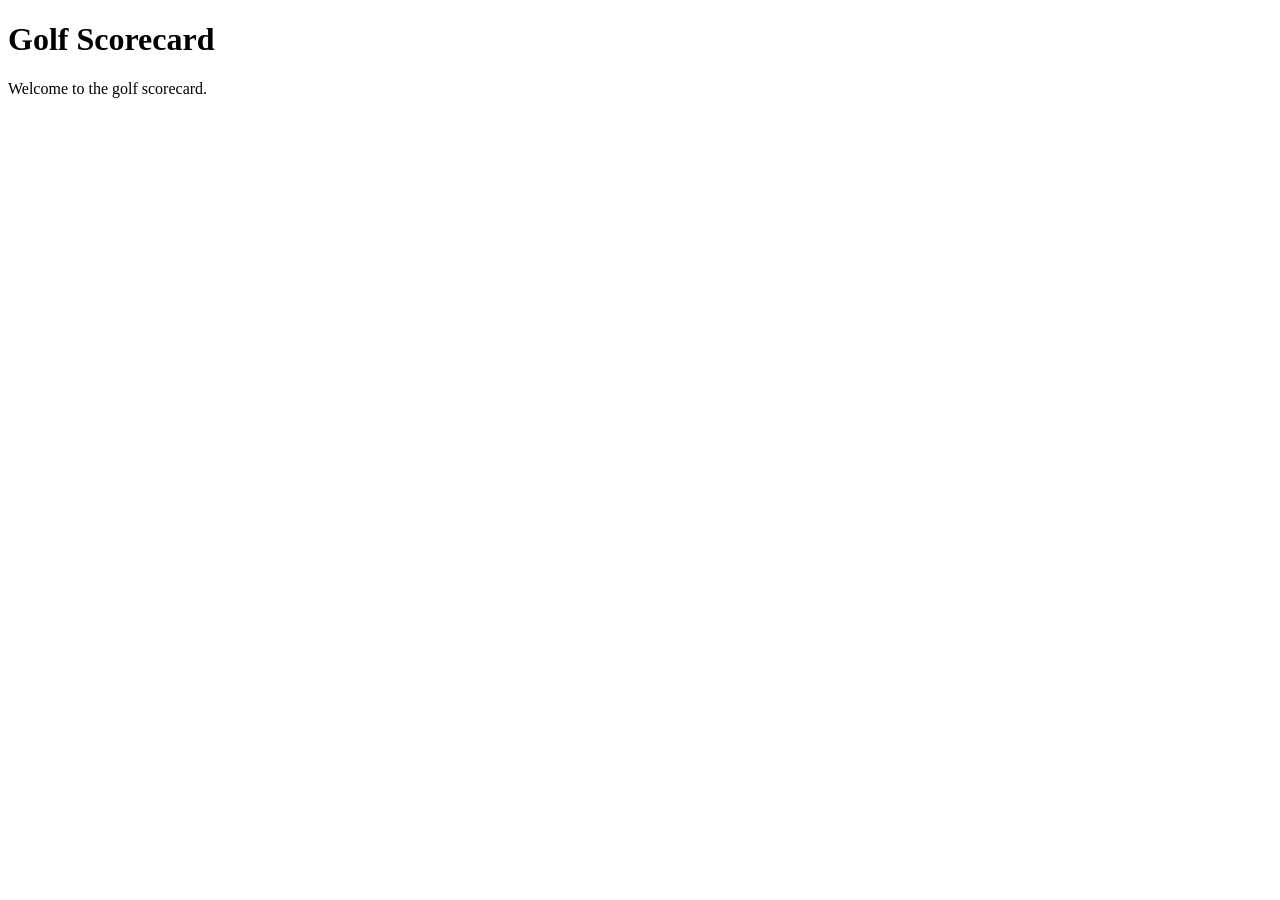
==== index.html @ 9e4c0ccb "Add initial HTML structure for Golf Scorecard" ====
<!DOCTYPE html>
<html lang="en">
<head>
  <meta charset="UTF-8">
  <meta name="viewport" content="width=device-width, initial-scale=1.0">
  <title>Golf Scorecard</title>
</head>

<body>

  <h1>Golf Scorecard</h1>

  <p>Welcome to the golf scorecard.</p>

</body>
</html>
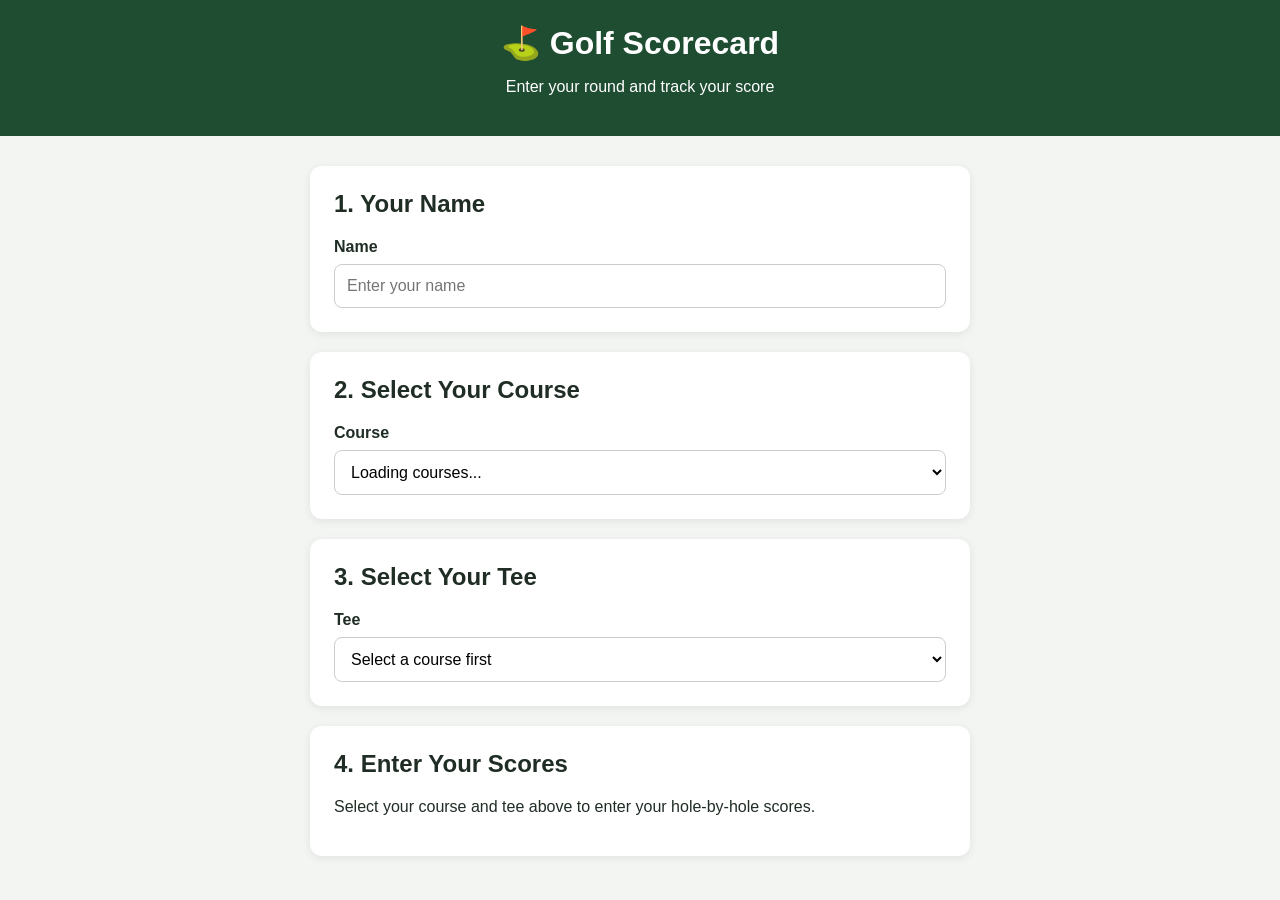
==== commit 2988ac7f: "Revamp index.html with structured layout and inputs Updated the HTML structure to include a header a" ====
--- a/index.html
+++ b/index.html
@@ -3,14 +3,70 @@
 <head>
   <meta charset="UTF-8">
   <meta name="viewport" content="width=device-width, initial-scale=1.0">
+
   <title>Golf Scorecard</title>
+
+  <link rel="stylesheet" href="style.css">
 </head>
 
 <body>
 
-  <h1>Golf Scorecard</h1>
+  <header>
+    <h1>⛳ Golf Scorecard</h1>
+    <p>Enter your round and track your score</p>
+  </header>
 
-  <p>Welcome to the golf scorecard.</p>
+  <main class="container">
+
+    <div class="card">
+      <h2>1. Your Name</h2>
+
+      <label for="playerName">Name</label>
+
+      <input
+        type="text"
+        id="playerName"
+        placeholder="Enter your name"
+      >
+    </div>
+
+
+    <div class="card">
+      <h2>2. Select Your Course</h2>
+
+      <label for="course">Course</label>
+
+      <select id="course">
+        <option value="">Loading courses...</option>
+      </select>
+    </div>
+
+
+    <div class="card">
+      <h2>3. Select Your Tee</h2>
+
+      <label for="tee">Tee</label>
+
+      <select id="tee">
+        <option value="">Select a course first</option>
+      </select>
+    </div>
+
+
+    <div class="card">
+      <h2>4. Enter Your Scores</h2>
+
+      <p>
+        Select your course and tee above to enter your
+        hole-by-hole scores.
+      </p>
+
+      <div id="scorecard"></div>
+    </div>
+
+  </main>
+
+  <script src="app.js"></script>
 
 </body>
 </html>
--- a/style.css
+++ b/style.css
@@ -0,0 +1,73 @@
+* {
+  box-sizing: border-box;
+}
+
+body {
+  margin: 0;
+  font-family: Arial, sans-serif;
+  background: #f3f5f2;
+  color: #1f2d24;
+}
+
+header {
+  background: #1f4d32;
+  color: white;
+  padding: 24px;
+  text-align: center;
+}
+
+header h1 {
+  margin: 0;
+  font-size: 32px;
+}
+
+.container {
+  max-width: 700px;
+  margin: 30px auto;
+  padding: 0 20px;
+}
+
+.card {
+  background: white;
+  border-radius: 12px;
+  padding: 24px;
+  margin-bottom: 20px;
+  box-shadow: 0 2px 8px rgba(0, 0, 0, 0.08);
+}
+
+label {
+  display: block;
+  font-weight: bold;
+  margin-bottom: 8px;
+}
+
+input,
+select,
+button {
+  width: 100%;
+  padding: 12px;
+  font-size: 16px;
+  border-radius: 8px;
+  border: 1px solid #ccc;
+}
+
+input,
+select {
+  background: white;
+}
+
+button {
+  background: #1f4d32;
+  color: white;
+  border: none;
+  cursor: pointer;
+  font-weight: bold;
+}
+
+button:hover {
+  background: #163a26;
+}
+
+h2 {
+  margin-top: 0;
+}
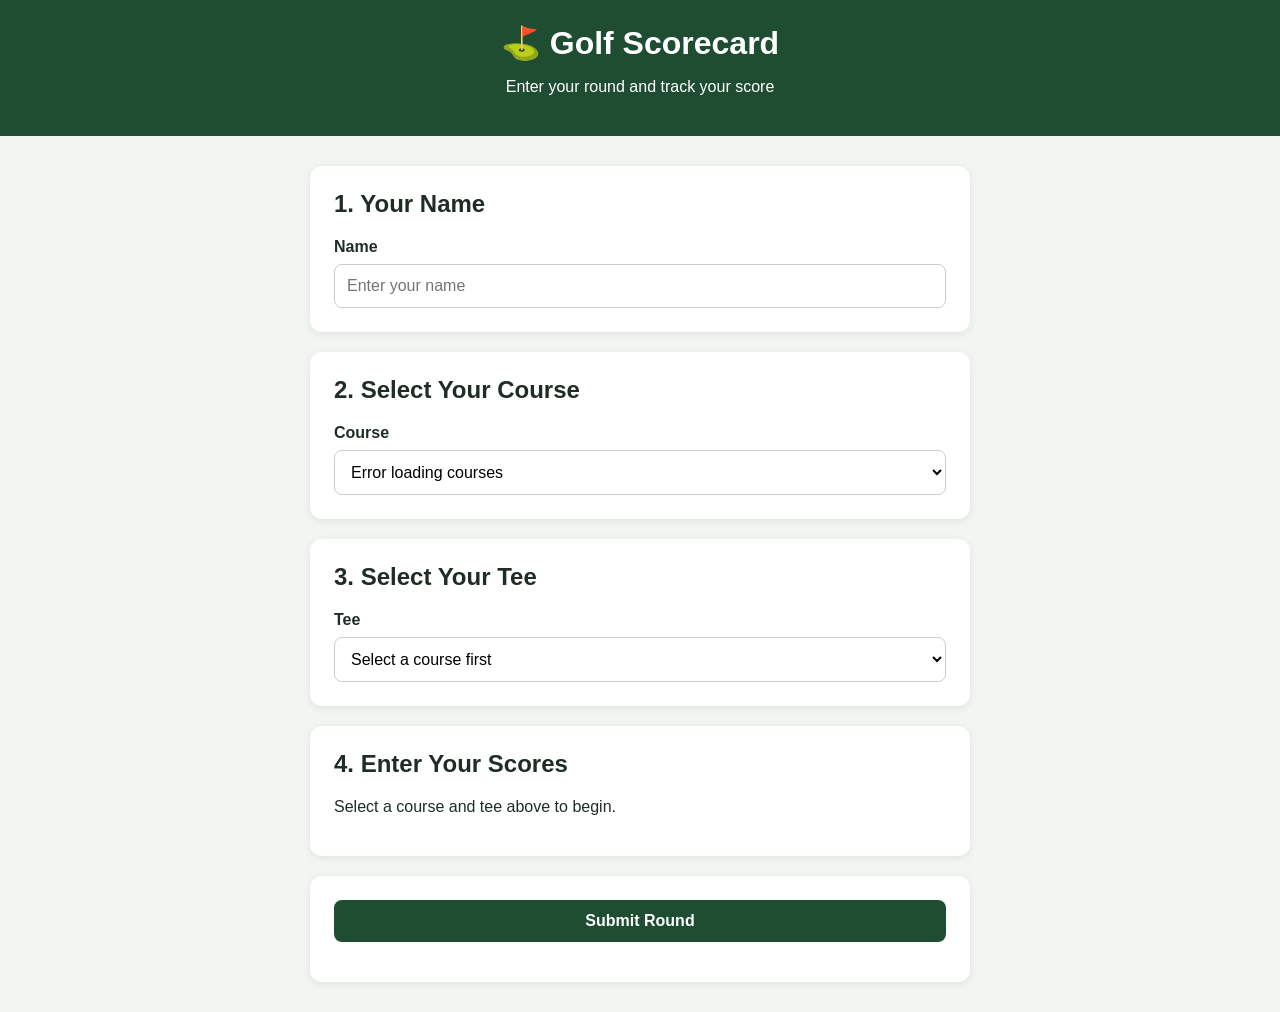
==== commit 88d355ed: "Enhance index.html with player and course sections Added sections for player name, course selection," ====
--- a/index.html
+++ b/index.html
@@ -18,6 +18,7 @@
 
   <main class="container">
 
+    <!-- PLAYER -->
     <div class="card">
       <h2>1. Your Name</h2>
 
@@ -31,6 +32,7 @@
     </div>
 
 
+    <!-- COURSE -->
     <div class="card">
       <h2>2. Select Your Course</h2>
 
@@ -42,6 +44,7 @@
     </div>
 
 
+    <!-- TEE -->
     <div class="card">
       <h2>3. Select Your Tee</h2>
 
@@ -53,15 +56,29 @@
     </div>
 
 
+    <!-- SCORECARD -->
     <div class="card">
+
       <h2>4. Enter Your Scores</h2>
 
-      <p>
-        Select your course and tee above to enter your
-        hole-by-hole scores.
-      </p>
+      <div id="scorecard">
+        <p>
+          Select a course and tee above to begin.
+        </p>
+      </div>
 
-      <div id="scorecard"></div>
+    </div>
+
+
+    <!-- SUBMIT -->
+    <div class="card">
+
+      <button id="submitRound">
+        Submit Round
+      </button>
+
+      <p id="submitMessage"></p>
+
     </div>
 
   </main>
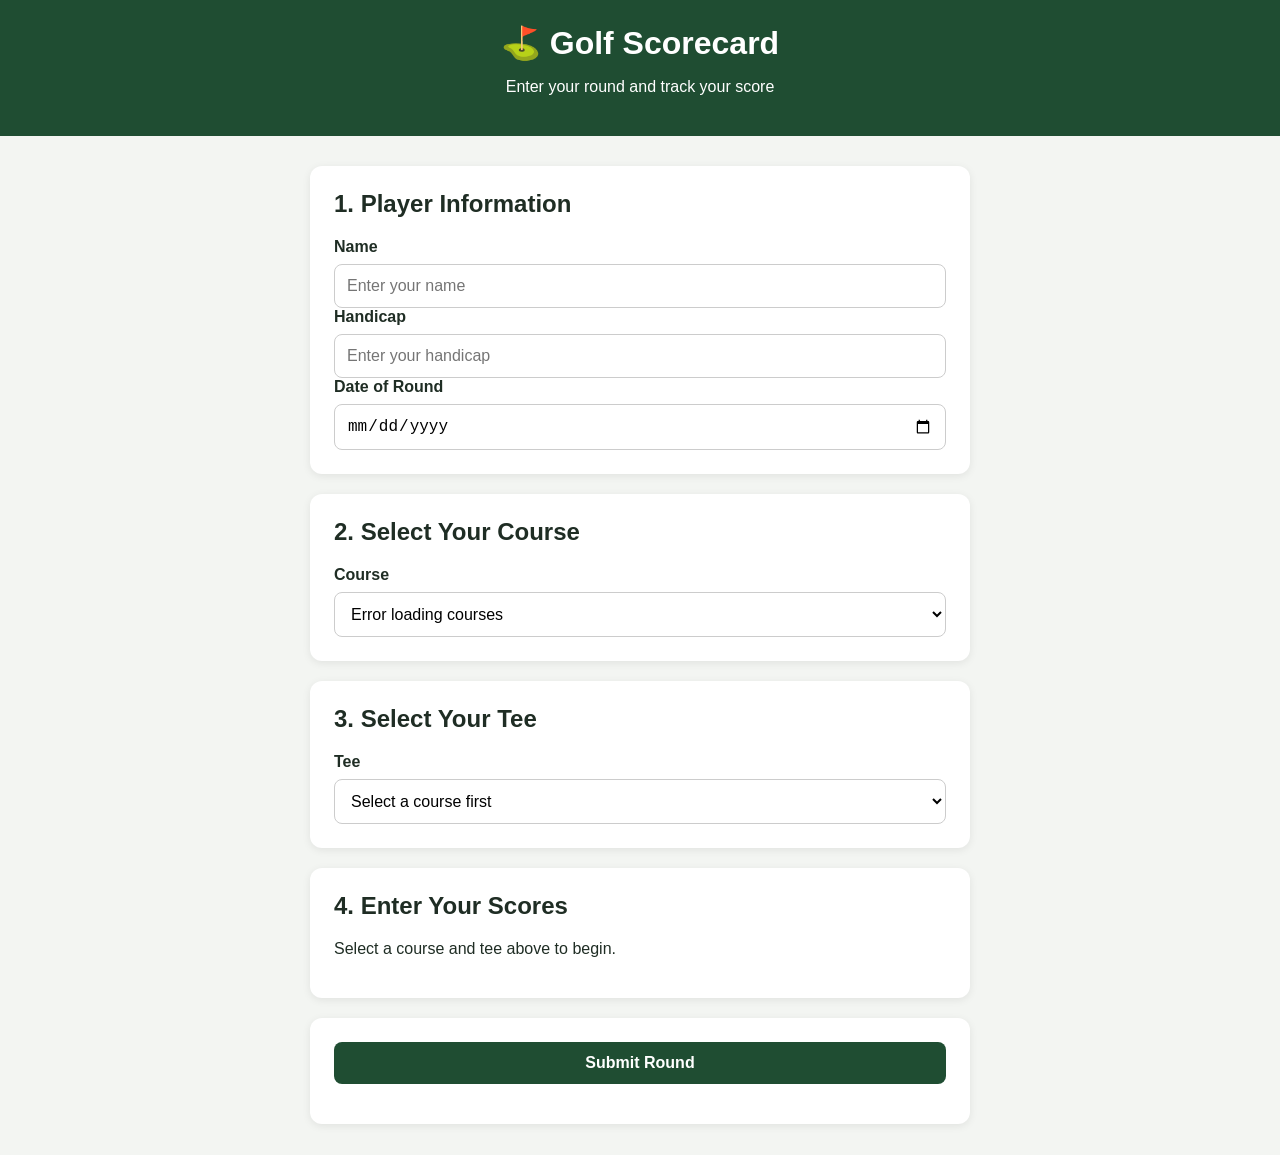
==== commit f620f7ea: "Update player information section in index.html" ====
--- a/index.html
+++ b/index.html
@@ -20,7 +20,7 @@
 
     <!-- PLAYER -->
     <div class="card">
-      <h2>1. Your Name</h2>
+      <h2>1. Player Information</h2>
 
       <label for="playerName">Name</label>
 
@@ -29,8 +29,29 @@
         id="playerName"
         placeholder="Enter your name"
       >
+
+      <label for="handicap" class="field-label">
+        Handicap
+      </label>
+
+      <input
+        type="number"
+        id="handicap"
+        min="0"
+        max="54"
+        step="0.1"
+        placeholder="Enter your handicap"
+      >
+
+      <label for="roundDate" class="field-label">
+        Date of Round
+      </label>
+
+      <input
+        type="date"
+        id="roundDate"
+      >
     </div>
-
 
     <!-- COURSE -->
     <div class="card">
@@ -43,7 +64,6 @@
       </select>
     </div>
 
-
     <!-- TEE -->
     <div class="card">
       <h2>3. Select Your Tee</h2>
@@ -55,10 +75,8 @@
       </select>
     </div>
 
-
     <!-- SCORECARD -->
     <div class="card">
-
       <h2>4. Enter Your Scores</h2>
 
       <div id="scorecard">
@@ -66,19 +84,15 @@
           Select a course and tee above to begin.
         </p>
       </div>
-
     </div>
-
 
     <!-- SUBMIT -->
     <div class="card">
-
       <button id="submitRound">
         Submit Round
       </button>
 
       <p id="submitMessage"></p>
-
     </div>
 
   </main>
--- a/style.css
+++ b/style.css
@@ -68,6 +68,48 @@
   background: #163a26;
 }
 
+.score-table {
+  width: 100%;
+  margin-top: 20px;
+}
+
+.score-row {
+  display: grid;
+  grid-template-columns: 1fr 1fr 1.5fr 1.5fr;
+  gap: 10px;
+  align-items: center;
+  padding: 10px 5px;
+  border-bottom: 1px solid #ddd;
+}
+
+.score-header {
+  font-weight: bold;
+  background: #eef3ef;
+  border-radius: 6px;
+}
+
+.score-input {
+  width: 80px;
+  padding: 8px;
+  text-align: center;
+}
+
+.score-total {
+  margin-top: 20px;
+  font-size: 20px;
+  text-align: right;
+}
+
+@media (max-width: 600px) {
+  .score-row {
+    grid-template-columns: 1fr 1fr 1.5fr 1.5fr;
+    font-size: 14px;
+  }
+
+  .score-input {
+    width: 65px;
+  }
+}
 h2 {
   margin-top: 0;
 }
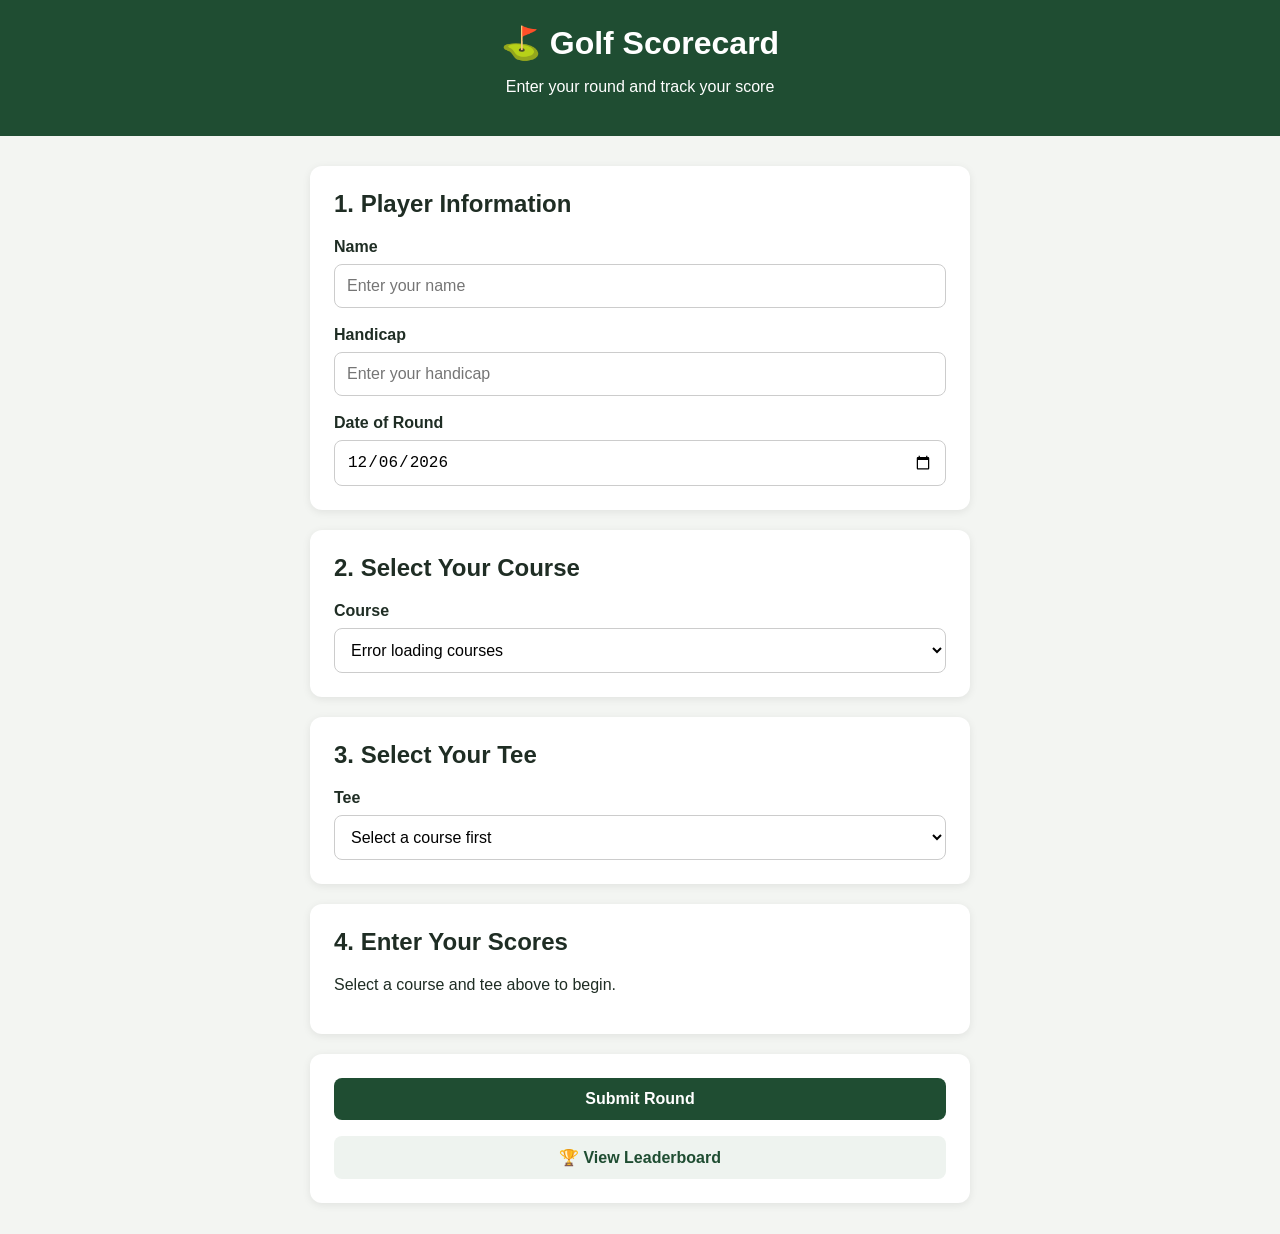
==== commit 6d6d26fd: "Refactor labels and structure in index.html" ====
--- a/index.html
+++ b/index.html
@@ -18,11 +18,14 @@
 
   <main class="container">
 
-    <!-- PLAYER -->
+    <!-- PLAYER INFORMATION -->
     <div class="card">
+
       <h2>1. Player Information</h2>
 
-      <label for="playerName">Name</label>
+      <label for="playerName">
+        Name
+      </label>
 
       <input
         type="text"
@@ -30,7 +33,11 @@
         placeholder="Enter your name"
       >
 
-      <label for="handicap" class="field-label">
+
+      <label
+        for="handicap"
+        class="field-label"
+      >
         Handicap
       </label>
 
@@ -43,7 +50,11 @@
         placeholder="Enter your handicap"
       >
 
-      <label for="roundDate" class="field-label">
+
+      <label
+        for="roundDate"
+        class="field-label"
+      >
         Date of Round
       </label>
 
@@ -51,51 +62,87 @@
         type="date"
         id="roundDate"
       >
+
     </div>
+
 
     <!-- COURSE -->
     <div class="card">
+
       <h2>2. Select Your Course</h2>
 
-      <label for="course">Course</label>
+      <label for="course">
+        Course
+      </label>
 
       <select id="course">
-        <option value="">Loading courses...</option>
+
+        <option value="">
+          Loading courses...
+        </option>
+
       </select>
+
     </div>
+
 
     <!-- TEE -->
     <div class="card">
+
       <h2>3. Select Your Tee</h2>
 
-      <label for="tee">Tee</label>
+      <label for="tee">
+        Tee
+      </label>
 
       <select id="tee">
-        <option value="">Select a course first</option>
+
+        <option value="">
+          Select a course first
+        </option>
+
       </select>
+
     </div>
+
 
     <!-- SCORECARD -->
     <div class="card">
+
       <h2>4. Enter Your Scores</h2>
 
       <div id="scorecard">
+
         <p>
           Select a course and tee above to begin.
         </p>
+
       </div>
+
     </div>
+
 
     <!-- SUBMIT -->
     <div class="card">
+
       <button id="submitRound">
         Submit Round
       </button>
 
       <p id="submitMessage"></p>
+
+
+      <a
+        href="leaderboard.html"
+        class="leaderboard-link"
+      >
+        🏆 View Leaderboard
+      </a>
+
     </div>
 
   </main>
+
 
   <script src="app.js"></script>
 
--- a/style.css
+++ b/style.css
@@ -113,3 +113,28 @@
 h2 {
   margin-top: 0;
 }
+
+.field-label {
+  margin-top: 18px;
+}
+
+input[type="date"] {
+  background: white;
+}
+
+.leaderboard-link {
+  display: block;
+  width: 100%;
+  margin-top: 15px;
+  padding: 12px;
+  background: #eef3ef;
+  color: #1f4d32;
+  text-align: center;
+  text-decoration: none;
+  border-radius: 8px;
+  font-weight: bold;
+}
+
+.leaderboard-link:hover {
+  background: #dfe9e1;
+}
